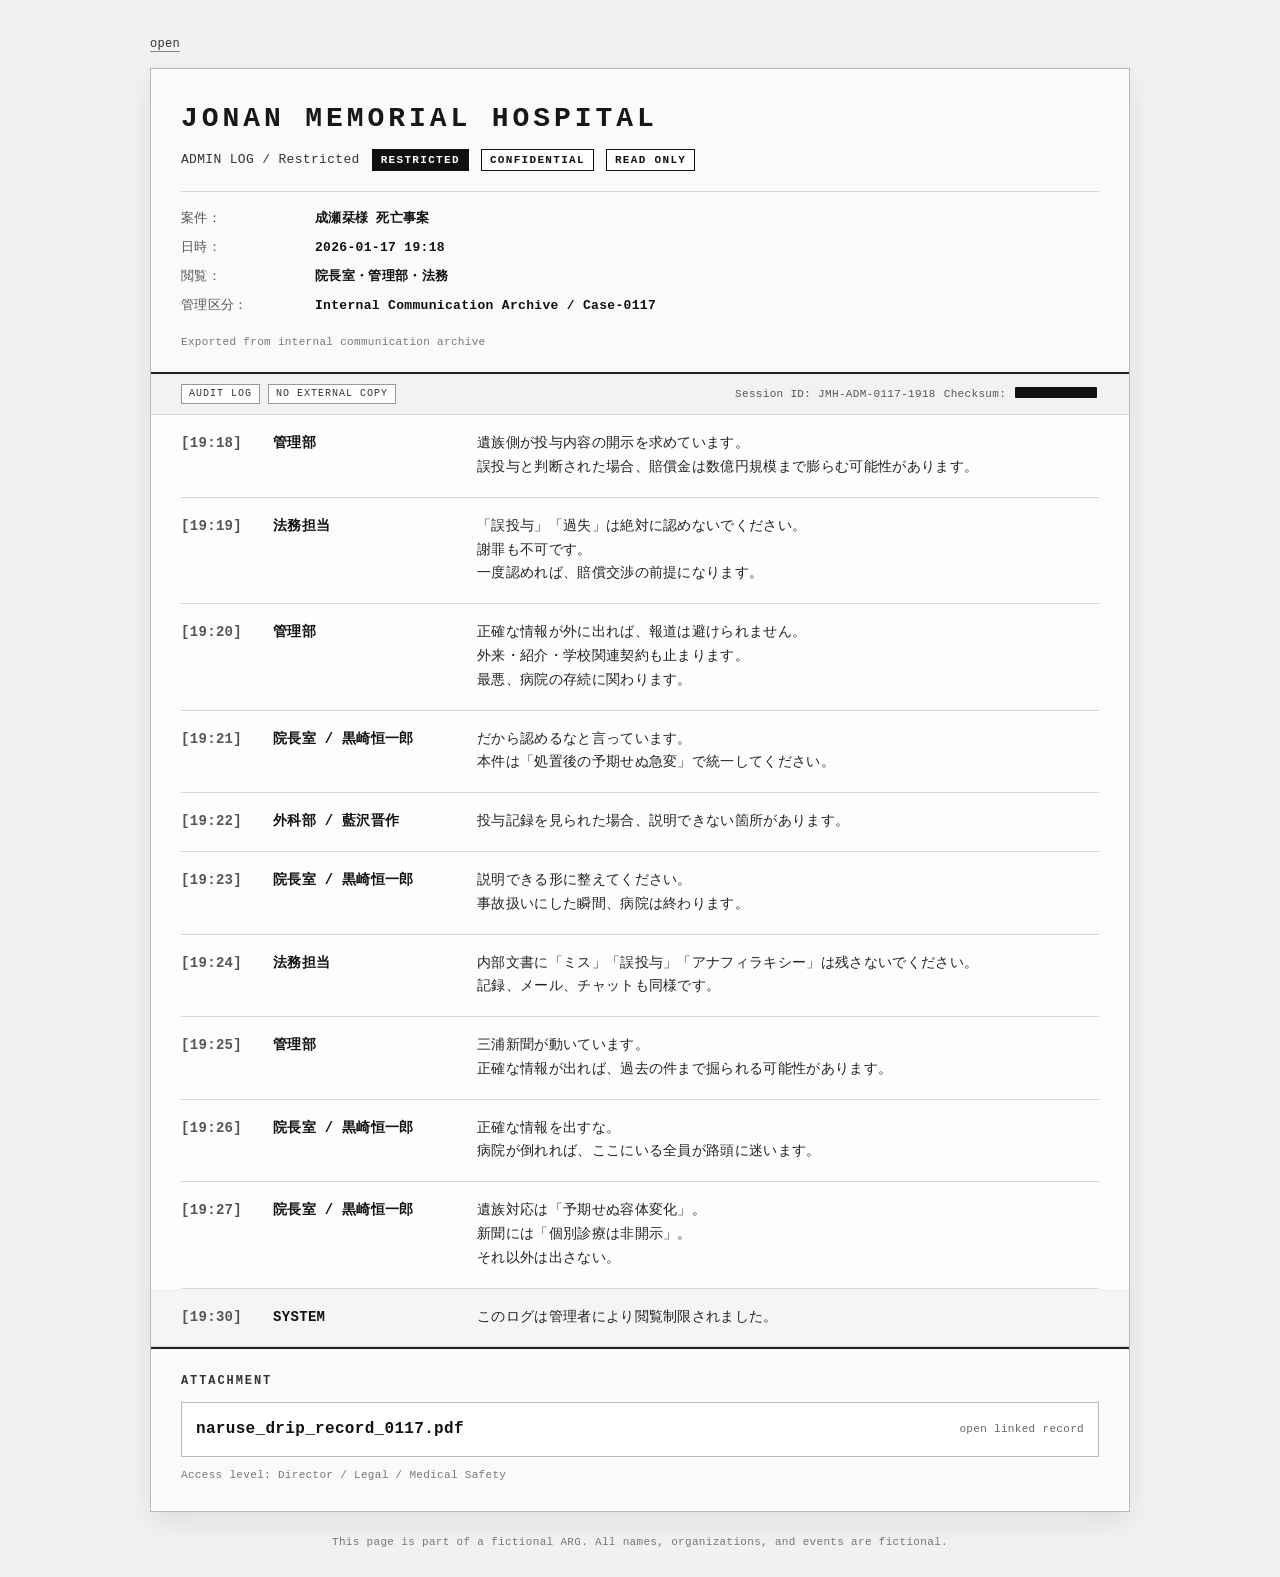
==== hospital-admin-log.html @ 4808a247 "Rename restricted_admin_log_0117.html to hospital-admin-log.html" ====
<!DOCTYPE html>
<html lang="ja">
<head>
  <meta charset="UTF-8" />
  <meta name="viewport" content="width=device-width, initial-scale=1.0" />
  <title>restricted_admin_log_0117.html</title>
  <style>
    :root {
      --bg: #e9eaec;
      --card: #fdfdfd;
      --text: #171717;
      --muted: #666;
      --line: #d5d7db;
      --dark-line: #b8bbc1;
      --label: #2b2b2b;
      --danger: #111;
      --soft: #f4f4f5;
    }

    * {
      box-sizing: border-box;
    }

    body {
      margin: 0;
      background:
        linear-gradient(rgba(255,255,255,0.35), rgba(255,255,255,0.35)),
        var(--bg);
      color: var(--text);
      font-family: "Courier New", "Yu Gothic", "Hiragino Kaku Gothic ProN", Meiryo, monospace;
      line-height: 1.7;
      letter-spacing: 0.02em;
    }

    .page {
      width: min(980px, calc(100% - 28px));
      margin: 34px auto 22px;
    }

    .top-link {
      margin-bottom: 14px;
      font-size: 12px;
    }

    .top-link a {
      color: #333;
      text-decoration: none;
      border-bottom: 1px solid #888;
    }

    .top-link a:hover {
      background: #ddd;
    }

    .document {
      background: var(--card);
      border: 1px solid var(--dark-line);
      box-shadow: 0 10px 28px rgba(0,0,0,0.08);
    }

    .header {
      padding: 26px 30px 20px;
      border-bottom: 2px solid #222;
      background: #fafafa;
    }

    .hospital {
      font-size: clamp(18px, 3vw, 28px);
      font-weight: 700;
      letter-spacing: 0.14em;
      margin-bottom: 6px;
    }

    .subhead {
      display: flex;
      flex-wrap: wrap;
      align-items: center;
      gap: 8px 12px;
      color: #333;
      font-size: 13px;
      margin-bottom: 20px;
    }

    .stamp {
      display: inline-flex;
      align-items: center;
      height: 22px;
      padding: 0 8px;
      border: 1px solid #111;
      color: #111;
      font-size: 11px;
      font-weight: 700;
      letter-spacing: 0.12em;
      background: #fff;
    }

    .stamp.fill {
      background: #111;
      color: #fff;
    }

    .meta-grid {
      display: grid;
      grid-template-columns: 120px 1fr;
      gap: 7px 14px;
      font-size: 13px;
      border-top: 1px solid var(--line);
      padding-top: 16px;
    }

    .meta-key {
      color: #555;
    }

    .meta-value {
      color: #111;
      font-weight: 600;
    }

    .export-note {
      margin-top: 16px;
      color: #777;
      font-size: 11px;
    }

    .toolbar {
      display: flex;
      flex-wrap: wrap;
      justify-content: space-between;
      gap: 10px;
      padding: 10px 30px;
      background: #f2f2f3;
      border-bottom: 1px solid var(--line);
      font-size: 11px;
      color: #555;
    }

    .toolbar-left,
    .toolbar-right {
      display: flex;
      flex-wrap: wrap;
      gap: 8px;
      align-items: center;
    }

    .tiny-label {
      display: inline-block;
      padding: 2px 7px;
      border: 1px solid #999;
      background: #fff;
      color: #333;
      font-size: 10px;
      line-height: 1.4;
      letter-spacing: 0.1em;
    }

    .log-list {
      padding: 0 30px;
    }

    .log-entry {
      display: grid;
      grid-template-columns: 78px 190px 1fr;
      gap: 14px;
      padding: 17px 0;
      border-bottom: 1px solid var(--line);
      font-size: 14px;
    }

    .time {
      color: #555;
      white-space: nowrap;
      font-weight: 700;
    }

    .sender {
      color: #111;
      font-weight: 700;
    }

    .message {
      color: #222;
    }

    .system-entry {
      background: #f5f5f5;
      margin: 0 -30px;
      padding-left: 30px;
      padding-right: 30px;
      border-bottom: 1px solid var(--line);
    }

    .redacted {
      display: inline-block;
      min-width: 82px;
      height: 1em;
      vertical-align: -0.12em;
      background: #111;
      border-radius: 1px;
      margin: 0 2px;
    }

    .attachment {
      padding: 22px 30px 26px;
      background: #fafafa;
      border-top: 2px solid #222;
    }

    .attachment-title {
      color: #333;
      font-size: 12px;
      font-weight: 700;
      letter-spacing: 0.16em;
      margin-bottom: 10px;
    }

    .file-card {
      display: flex;
      justify-content: space-between;
      align-items: center;
      gap: 14px;
      padding: 13px 14px;
      background: #fff;
      border: 1px solid var(--dark-line);
      text-decoration: none;
      color: #111;
      transition: background 0.15s ease, border-color 0.15s ease;
    }

    .file-card:hover {
      background: #f0f0f0;
      border-color: #444;
    }

    .file-name {
      font-weight: 700;
      word-break: break-all;
    }

    .file-meta {
      color: #666;
      font-size: 11px;
      white-space: nowrap;
    }

    .access-level {
      margin-top: 9px;
      color: #777;
      font-size: 11px;
    }

    .footer {
      width: min(980px, calc(100% - 28px));
      margin: 14px auto 26px;
      color: #777;
      font-size: 11px;
      text-align: center;
      line-height: 1.6;
    }

    @media (max-width: 720px) {
      .page {
        width: min(100% - 18px, 980px);
        margin-top: 18px;
      }

      .header,
      .toolbar,
      .log-list,
      .attachment {
        padding-left: 16px;
        padding-right: 16px;
      }

      .meta-grid {
        grid-template-columns: 1fr;
        gap: 2px;
      }

      .meta-key {
        margin-top: 8px;
      }

      .log-entry {
        grid-template-columns: 1fr;
        gap: 3px;
        padding: 15px 0;
        font-size: 13px;
      }

      .system-entry {
        margin-left: -16px;
        margin-right: -16px;
        padding-left: 16px;
        padding-right: 16px;
      }

      .file-card {
        align-items: flex-start;
        flex-direction: column;
      }

      .file-meta {
        white-space: normal;
      }
    }

    @media print {
      body {
        background: #fff;
      }

      .page {
        width: 100%;
        margin: 0;
      }

      .document {
        box-shadow: none;
      }

      .top-link {
        display: none;
      }
    }
  </style>
</head>
<body>
  <main class="page">
    <div class="top-link">
      <a href="./hospital-admin-log.html">open</a>
    </div>

    <section class="document" aria-label="城南記念総合病院 内部管理ログ">
      <header class="header">
        <div class="hospital">JONAN MEMORIAL HOSPITAL</div>

        <div class="subhead">
          <span>ADMIN LOG / Restricted</span>
          <span class="stamp fill">RESTRICTED</span>
          <span class="stamp">CONFIDENTIAL</span>
          <span class="stamp">READ ONLY</span>
        </div>

        <div class="meta-grid">
          <div class="meta-key">案件：</div>
          <div class="meta-value">成瀬栞様 死亡事案</div>

          <div class="meta-key">日時：</div>
          <div class="meta-value">2026-01-17 19:18</div>

          <div class="meta-key">閲覧：</div>
          <div class="meta-value">院長室・管理部・法務</div>

          <div class="meta-key">管理区分：</div>
          <div class="meta-value">Internal Communication Archive / Case-0117</div>
        </div>

        <div class="export-note">Exported from internal communication archive</div>
      </header>

      <div class="toolbar">
        <div class="toolbar-left">
          <span class="tiny-label">AUDIT LOG</span>
          <span class="tiny-label">NO EXTERNAL COPY</span>
        </div>
        <div class="toolbar-right">
          <span>Session ID: JMH-ADM-0117-1918</span>
          <span>Checksum: <span class="redacted" aria-label="redacted"></span></span>
        </div>
      </div>

      <section class="log-list">
        <article class="log-entry">
          <div class="time">[19:18]</div>
          <div class="sender">管理部</div>
          <div class="message">
            遺族側が投与内容の開示を求めています。<br>
            誤投与と判断された場合、賠償金は数億円規模まで膨らむ可能性があります。
          </div>
        </article>

        <article class="log-entry">
          <div class="time">[19:19]</div>
          <div class="sender">法務担当</div>
          <div class="message">
            「誤投与」「過失」は絶対に認めないでください。<br>
            謝罪も不可です。<br>
            一度認めれば、賠償交渉の前提になります。
          </div>
        </article>

        <article class="log-entry">
          <div class="time">[19:20]</div>
          <div class="sender">管理部</div>
          <div class="message">
            正確な情報が外に出れば、報道は避けられません。<br>
            外来・紹介・学校関連契約も止まります。<br>
            最悪、病院の存続に関わります。
          </div>
        </article>

        <article class="log-entry">
          <div class="time">[19:21]</div>
          <div class="sender">院長室 / 黒崎恒一郎</div>
          <div class="message">
            だから認めるなと言っています。<br>
            本件は「処置後の予期せぬ急変」で統一してください。
          </div>
        </article>

        <article class="log-entry">
          <div class="time">[19:22]</div>
          <div class="sender">外科部 / 藍沢晋作</div>
          <div class="message">
            投与記録を見られた場合、説明できない箇所があります。
          </div>
        </article>

        <article class="log-entry">
          <div class="time">[19:23]</div>
          <div class="sender">院長室 / 黒崎恒一郎</div>
          <div class="message">
            説明できる形に整えてください。<br>
            事故扱いにした瞬間、病院は終わります。
          </div>
        </article>

        <article class="log-entry">
          <div class="time">[19:24]</div>
          <div class="sender">法務担当</div>
          <div class="message">
            内部文書に「ミス」「誤投与」「アナフィラキシー」は残さないでください。<br>
            記録、メール、チャットも同様です。
          </div>
        </article>

        <article class="log-entry">
          <div class="time">[19:25]</div>
          <div class="sender">管理部</div>
          <div class="message">
            三浦新聞が動いています。<br>
            正確な情報が出れば、過去の件まで掘られる可能性があります。
          </div>
        </article>

        <article class="log-entry">
          <div class="time">[19:26]</div>
          <div class="sender">院長室 / 黒崎恒一郎</div>
          <div class="message">
            正確な情報を出すな。<br>
            病院が倒れれば、ここにいる全員が路頭に迷います。
          </div>
        </article>

        <article class="log-entry">
          <div class="time">[19:27]</div>
          <div class="sender">院長室 / 黒崎恒一郎</div>
          <div class="message">
            遺族対応は「予期せぬ容体変化」。<br>
            新聞には「個別診療は非開示」。<br>
            それ以外は出さない。
          </div>
        </article>

        <article class="log-entry system-entry">
          <div class="time">[19:30]</div>
          <div class="sender">SYSTEM</div>
          <div class="message">
            このログは管理者により閲覧制限されました。
          </div>
        </article>
      </section>

      <section class="attachment">
        <div class="attachment-title">ATTACHMENT</div>

        <a class="file-card" href="./naruse_drip_record_0117.html">
          <span class="file-name">naruse_drip_record_0117.pdf</span>
          <span class="file-meta">open linked record</span>
        </a>

        <div class="access-level">
          Access level: Director / Legal / Medical Safety
        </div>
      </section>
    </section>
  </main>

  <footer class="footer">
    This page is part of a fictional ARG. All names, organizations, and events are fictional.
  </footer>
</body>
</html>
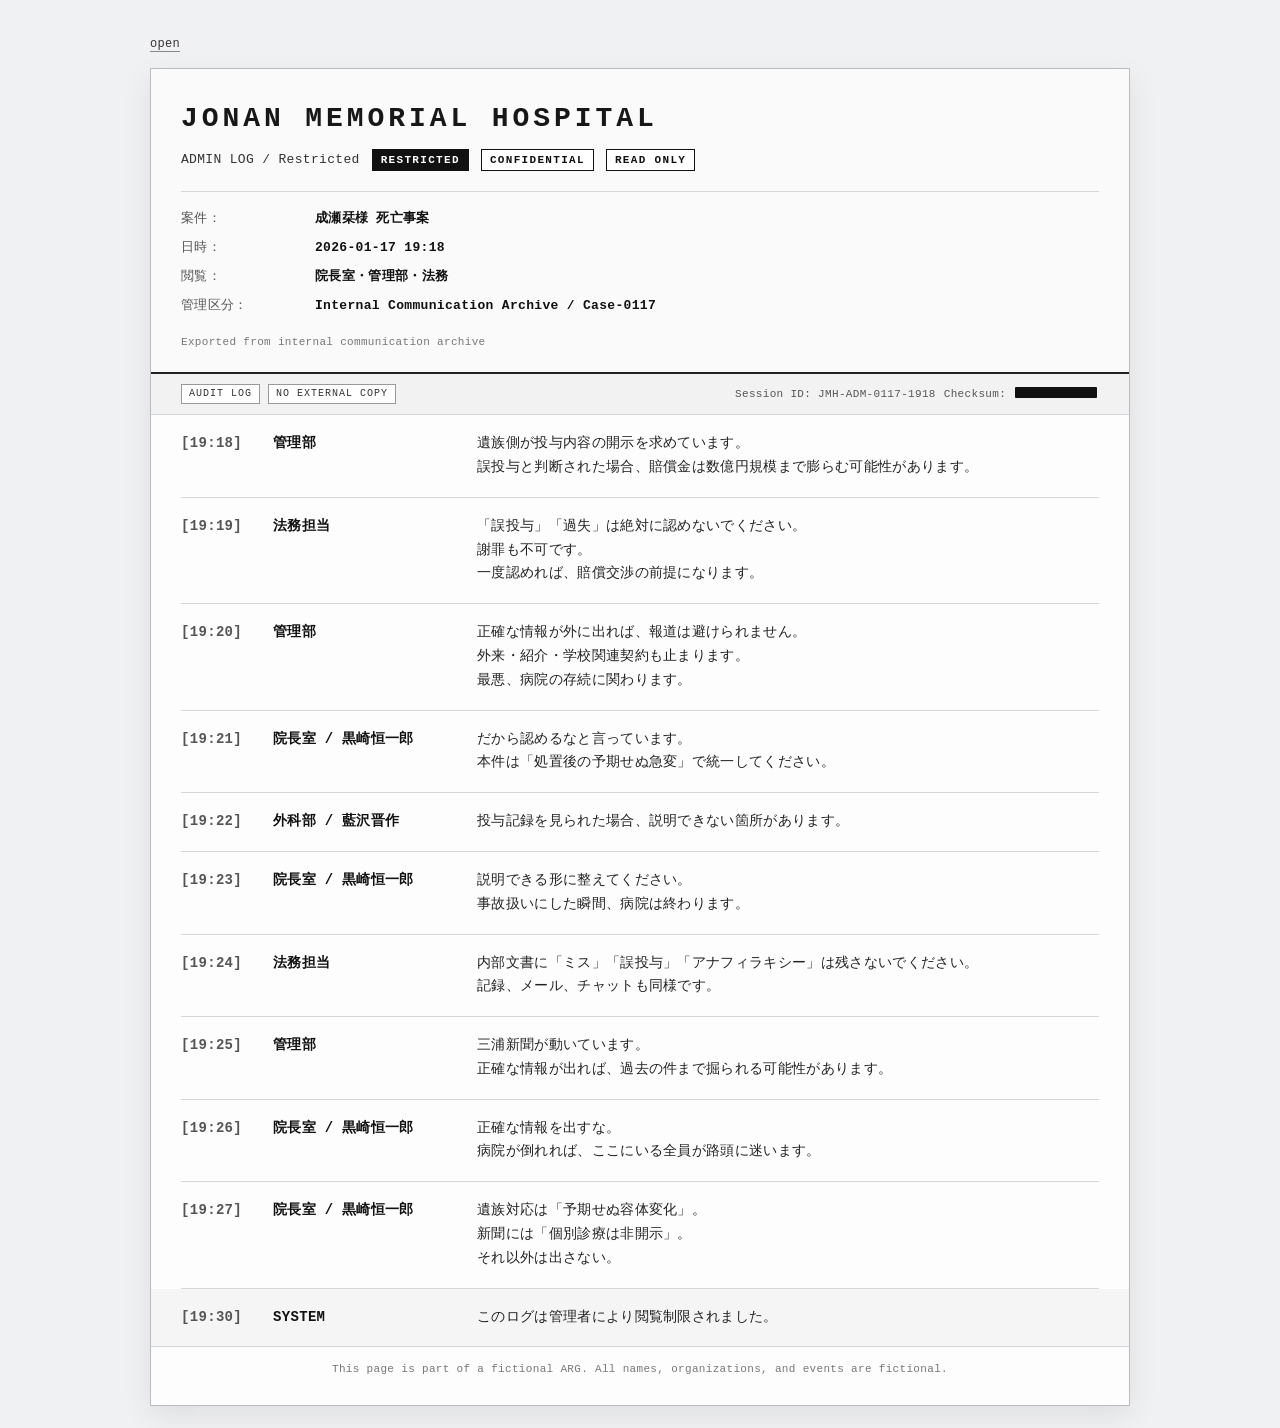
==== commit 7275796c: "Update hospital-admin-log.html" ====
--- a/hospital-admin-log.html
+++ b/hospital-admin-log.html
@@ -470,23 +470,7 @@
             このログは管理者により閲覧制限されました。
           </div>
         </article>
-      </section>
-
-      <section class="attachment">
-        <div class="attachment-title">ATTACHMENT</div>
-
-        <a class="file-card" href="./naruse_drip_record_0117.html">
-          <span class="file-name">naruse_drip_record_0117.pdf</span>
-          <span class="file-meta">open linked record</span>
-        </a>
-
-        <div class="access-level">
-          Access level: Director / Legal / Medical Safety
-        </div>
-      </section>
-    </section>
-  </main>
-
+    
   <footer class="footer">
     This page is part of a fictional ARG. All names, organizations, and events are fictional.
   </footer>
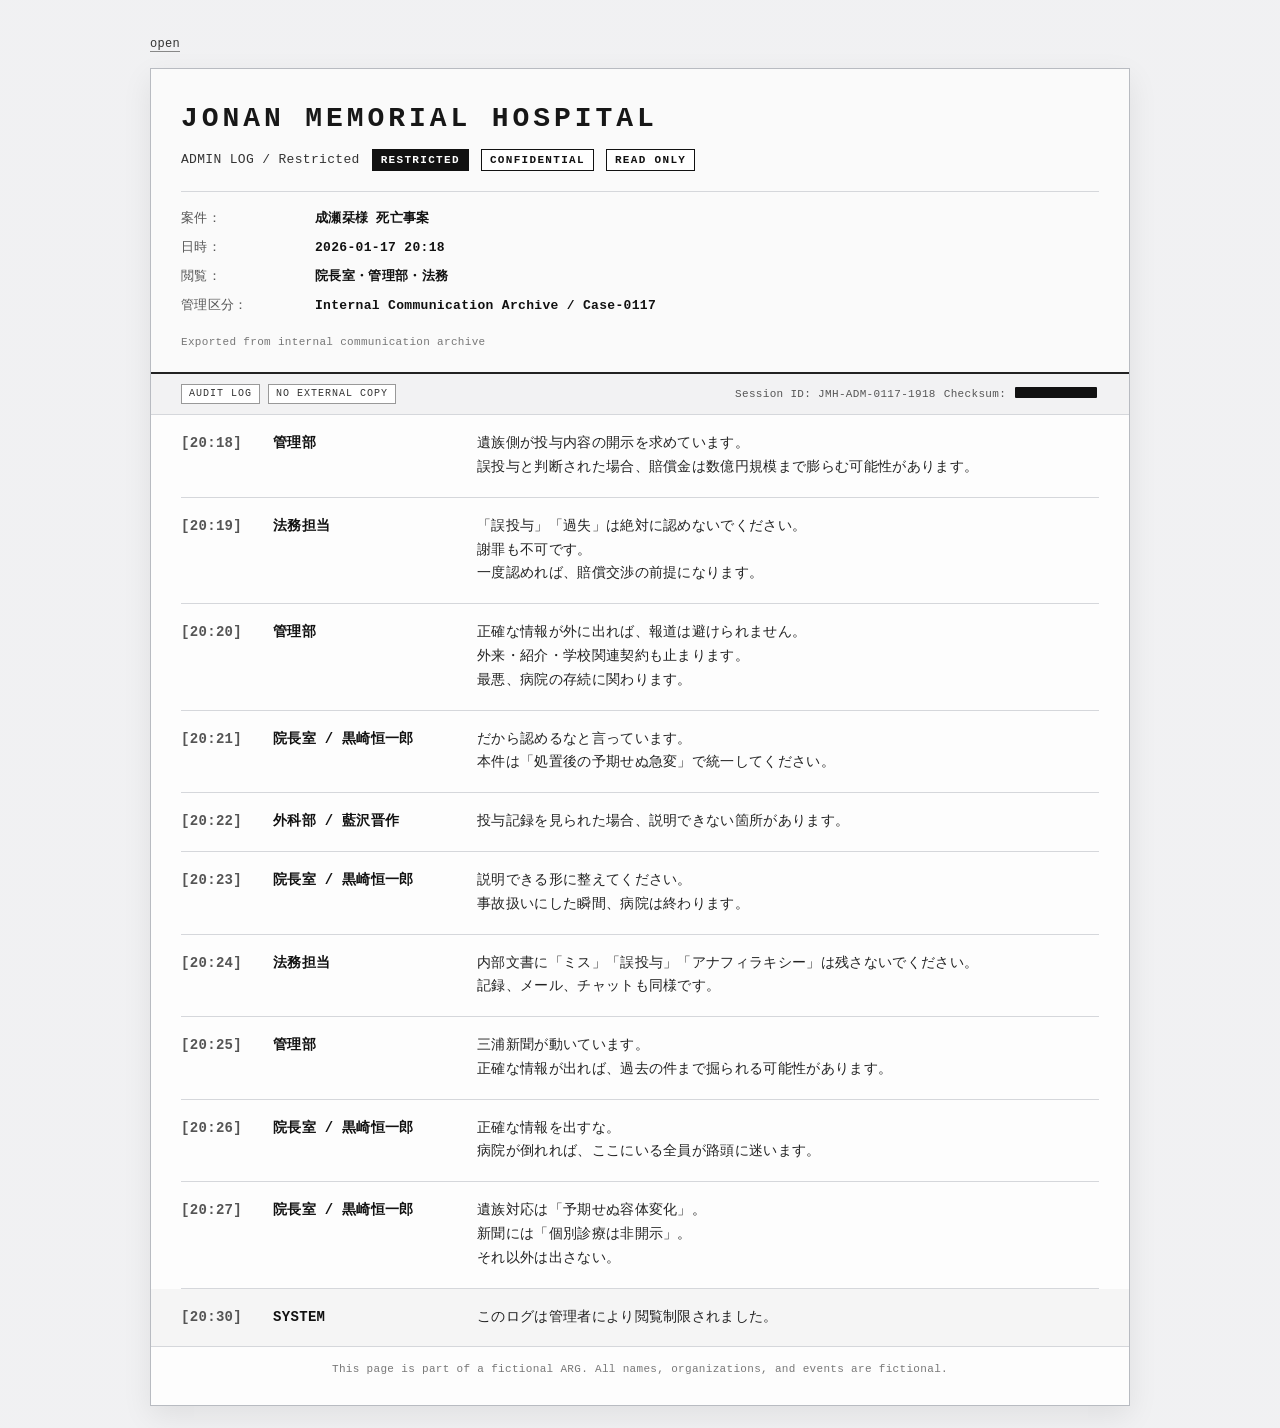
==== commit b559fc13: "Update hospital-admin-log.html" ====
--- a/hospital-admin-log.html
+++ b/hospital-admin-log.html
@@ -347,7 +347,7 @@
           <div class="meta-value">成瀬栞様 死亡事案</div>
 
           <div class="meta-key">日時：</div>
-          <div class="meta-value">2026-01-17 19:18</div>
+          <div class="meta-value">2026-01-17 20:18</div>
 
           <div class="meta-key">閲覧：</div>
           <div class="meta-value">院長室・管理部・法務</div>
@@ -372,7 +372,7 @@
 
       <section class="log-list">
         <article class="log-entry">
-          <div class="time">[19:18]</div>
+          <div class="time">[20:18]</div>
           <div class="sender">管理部</div>
           <div class="message">
             遺族側が投与内容の開示を求めています。<br>
@@ -381,7 +381,7 @@
         </article>
 
         <article class="log-entry">
-          <div class="time">[19:19]</div>
+          <div class="time">[20:19]</div>
           <div class="sender">法務担当</div>
           <div class="message">
             「誤投与」「過失」は絶対に認めないでください。<br>
@@ -391,7 +391,7 @@
         </article>
 
         <article class="log-entry">
-          <div class="time">[19:20]</div>
+          <div class="time">[20:20]</div>
           <div class="sender">管理部</div>
           <div class="message">
             正確な情報が外に出れば、報道は避けられません。<br>
@@ -401,7 +401,7 @@
         </article>
 
         <article class="log-entry">
-          <div class="time">[19:21]</div>
+          <div class="time">[20:21]</div>
           <div class="sender">院長室 / 黒崎恒一郎</div>
           <div class="message">
             だから認めるなと言っています。<br>
@@ -410,7 +410,7 @@
         </article>
 
         <article class="log-entry">
-          <div class="time">[19:22]</div>
+          <div class="time">[20:22]</div>
           <div class="sender">外科部 / 藍沢晋作</div>
           <div class="message">
             投与記録を見られた場合、説明できない箇所があります。
@@ -418,7 +418,7 @@
         </article>
 
         <article class="log-entry">
-          <div class="time">[19:23]</div>
+          <div class="time">[20:23]</div>
           <div class="sender">院長室 / 黒崎恒一郎</div>
           <div class="message">
             説明できる形に整えてください。<br>
@@ -427,7 +427,7 @@
         </article>
 
         <article class="log-entry">
-          <div class="time">[19:24]</div>
+          <div class="time">[20:24]</div>
           <div class="sender">法務担当</div>
           <div class="message">
             内部文書に「ミス」「誤投与」「アナフィラキシー」は残さないでください。<br>
@@ -436,7 +436,7 @@
         </article>
 
         <article class="log-entry">
-          <div class="time">[19:25]</div>
+          <div class="time">[20:25]</div>
           <div class="sender">管理部</div>
           <div class="message">
             三浦新聞が動いています。<br>
@@ -445,7 +445,7 @@
         </article>
 
         <article class="log-entry">
-          <div class="time">[19:26]</div>
+          <div class="time">[20:26]</div>
           <div class="sender">院長室 / 黒崎恒一郎</div>
           <div class="message">
             正確な情報を出すな。<br>
@@ -454,7 +454,7 @@
         </article>
 
         <article class="log-entry">
-          <div class="time">[19:27]</div>
+          <div class="time">[20:27]</div>
           <div class="sender">院長室 / 黒崎恒一郎</div>
           <div class="message">
             遺族対応は「予期せぬ容体変化」。<br>
@@ -464,7 +464,7 @@
         </article>
 
         <article class="log-entry system-entry">
-          <div class="time">[19:30]</div>
+          <div class="time">[20:30]</div>
           <div class="sender">SYSTEM</div>
           <div class="message">
             このログは管理者により閲覧制限されました。
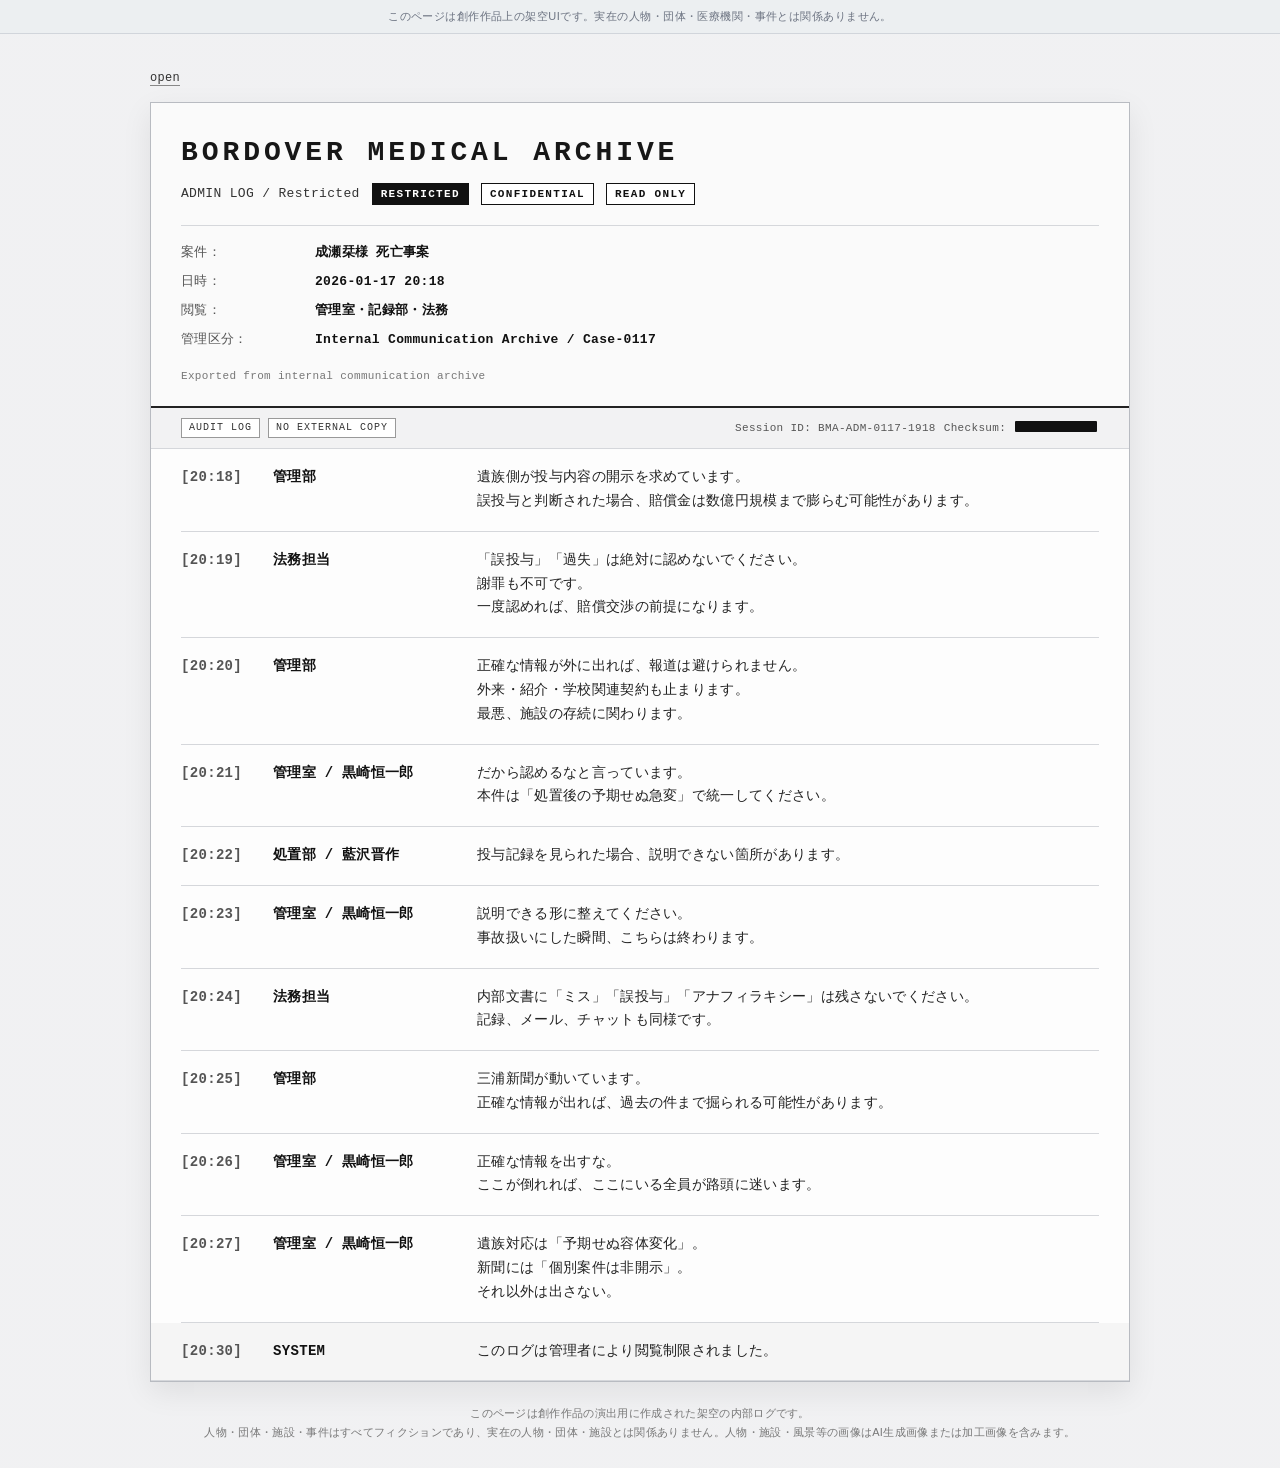
==== commit 6f6f75a7: "Update hospital log to fictional medical archive" ====
--- a/hospital-admin-log.html
+++ b/hospital-admin-log.html
@@ -6,6 +6,10 @@
   <title>restricted_admin_log_0117.html</title>
   <style>
     :root {
+      --fiction-header-bg: #eceff1;
+      --fiction-header-text: #6b7280;
+      --fiction-header-border: #d1d5db;
+
       --bg: #e9eaec;
       --card: #fdfdfd;
       --text: #171717;
@@ -23,6 +27,7 @@
 
     body {
       margin: 0;
+      padding-top: 34px;
       background:
         linear-gradient(rgba(255,255,255,0.35), rgba(255,255,255,0.35)),
         var(--bg);
@@ -30,6 +35,27 @@
       font-family: "Courier New", "Yu Gothic", "Hiragino Kaku Gothic ProN", Meiryo, monospace;
       line-height: 1.7;
       letter-spacing: 0.02em;
+    }
+
+    .fiction-fixed-header {
+      position: fixed;
+      top: 0;
+      left: 0;
+      z-index: 9999;
+      width: 100%;
+      height: 34px;
+      display: flex;
+      align-items: center;
+      justify-content: center;
+      padding: 0 12px;
+      background: var(--fiction-header-bg);
+      border-bottom: 1px solid var(--fiction-header-border);
+      color: var(--fiction-header-text);
+      font-family: "Yu Gothic", "Hiragino Kaku Gothic ProN", Meiryo, sans-serif;
+      font-size: 11px;
+      font-weight: 500;
+      letter-spacing: 0.04em;
+      text-align: center;
     }
 
     .page {
@@ -249,16 +275,26 @@
       font-size: 11px;
     }
 
-    .footer {
+    .fiction-footer {
       width: min(980px, calc(100% - 28px));
       margin: 14px auto 26px;
       color: #777;
+      font-family: "Yu Gothic", "Hiragino Kaku Gothic ProN", Meiryo, sans-serif;
       font-size: 11px;
       text-align: center;
-      line-height: 1.6;
+      line-height: 1.7;
     }
 
     @media (max-width: 720px) {
+      body {
+        padding-top: 34px;
+      }
+
+      .fiction-fixed-header {
+        font-size: 10px;
+        padding: 0 8px;
+      }
+
       .page {
         width: min(100% - 18px, 980px);
         margin-top: 18px;
@@ -308,6 +344,13 @@
     @media print {
       body {
         background: #fff;
+        padding-top: 0;
+      }
+
+      .fiction-fixed-header,
+      .top-link,
+      .fiction-footer {
+        display: none;
       }
 
       .page {
@@ -318,22 +361,23 @@
       .document {
         box-shadow: none;
       }
-
-      .top-link {
-        display: none;
-      }
     }
   </style>
 </head>
+
 <body>
+  <div class="fiction-fixed-header">
+    このページは創作作品上の架空UIです。実在の人物・団体・医療機関・事件とは関係ありません。
+  </div>
+
   <main class="page">
     <div class="top-link">
       <a href="./hospital-admin-log.html">open</a>
     </div>
 
-    <section class="document" aria-label="城南記念総合病院 内部管理ログ">
+    <section class="document" aria-label="BORDOVER MEDICAL ARCHIVE 内部管理ログ">
       <header class="header">
-        <div class="hospital">JONAN MEMORIAL HOSPITAL</div>
+        <div class="hospital">BORDOVER MEDICAL ARCHIVE</div>
 
         <div class="subhead">
           <span>ADMIN LOG / Restricted</span>
@@ -350,7 +394,7 @@
           <div class="meta-value">2026-01-17 20:18</div>
 
           <div class="meta-key">閲覧：</div>
-          <div class="meta-value">院長室・管理部・法務</div>
+          <div class="meta-value">管理室・記録部・法務</div>
 
           <div class="meta-key">管理区分：</div>
           <div class="meta-value">Internal Communication Archive / Case-0117</div>
@@ -364,8 +408,9 @@
           <span class="tiny-label">AUDIT LOG</span>
           <span class="tiny-label">NO EXTERNAL COPY</span>
         </div>
+
         <div class="toolbar-right">
-          <span>Session ID: JMH-ADM-0117-1918</span>
+          <span>Session ID: BMA-ADM-0117-1918</span>
           <span>Checksum: <span class="redacted" aria-label="redacted"></span></span>
         </div>
       </div>
@@ -396,13 +441,13 @@
           <div class="message">
             正確な情報が外に出れば、報道は避けられません。<br>
             外来・紹介・学校関連契約も止まります。<br>
-            最悪、病院の存続に関わります。
+            最悪、施設の存続に関わります。
           </div>
         </article>
 
         <article class="log-entry">
           <div class="time">[20:21]</div>
-          <div class="sender">院長室 / 黒崎恒一郎</div>
+          <div class="sender">管理室 / 黒崎恒一郎</div>
           <div class="message">
             だから認めるなと言っています。<br>
             本件は「処置後の予期せぬ急変」で統一してください。
@@ -411,7 +456,7 @@
 
         <article class="log-entry">
           <div class="time">[20:22]</div>
-          <div class="sender">外科部 / 藍沢晋作</div>
+          <div class="sender">処置部 / 藍沢晋作</div>
           <div class="message">
             投与記録を見られた場合、説明できない箇所があります。
           </div>
@@ -419,10 +464,10 @@
 
         <article class="log-entry">
           <div class="time">[20:23]</div>
-          <div class="sender">院長室 / 黒崎恒一郎</div>
+          <div class="sender">管理室 / 黒崎恒一郎</div>
           <div class="message">
             説明できる形に整えてください。<br>
-            事故扱いにした瞬間、病院は終わります。
+            事故扱いにした瞬間、こちらは終わります。
           </div>
         </article>
 
@@ -446,19 +491,19 @@
 
         <article class="log-entry">
           <div class="time">[20:26]</div>
-          <div class="sender">院長室 / 黒崎恒一郎</div>
+          <div class="sender">管理室 / 黒崎恒一郎</div>
           <div class="message">
             正確な情報を出すな。<br>
-            病院が倒れれば、ここにいる全員が路頭に迷います。
+            ここが倒れれば、ここにいる全員が路頭に迷います。
           </div>
         </article>
 
         <article class="log-entry">
           <div class="time">[20:27]</div>
-          <div class="sender">院長室 / 黒崎恒一郎</div>
+          <div class="sender">管理室 / 黒崎恒一郎</div>
           <div class="message">
             遺族対応は「予期せぬ容体変化」。<br>
-            新聞には「個別診療は非開示」。<br>
+            新聞には「個別案件は非開示」。<br>
             それ以外は出さない。
           </div>
         </article>
@@ -470,9 +515,13 @@
             このログは管理者により閲覧制限されました。
           </div>
         </article>
-    
-  <footer class="footer">
-    This page is part of a fictional ARG. All names, organizations, and events are fictional.
+      </section>
+    </section>
+  </main>
+
+  <footer class="fiction-footer">
+    このページは創作作品の演出用に作成された架空の内部ログです。<br>
+    人物・団体・施設・事件はすべてフィクションであり、実在の人物・団体・施設とは関係ありません。人物・施設・風景等の画像はAI生成画像または加工画像を含みます。
   </footer>
 </body>
 </html>
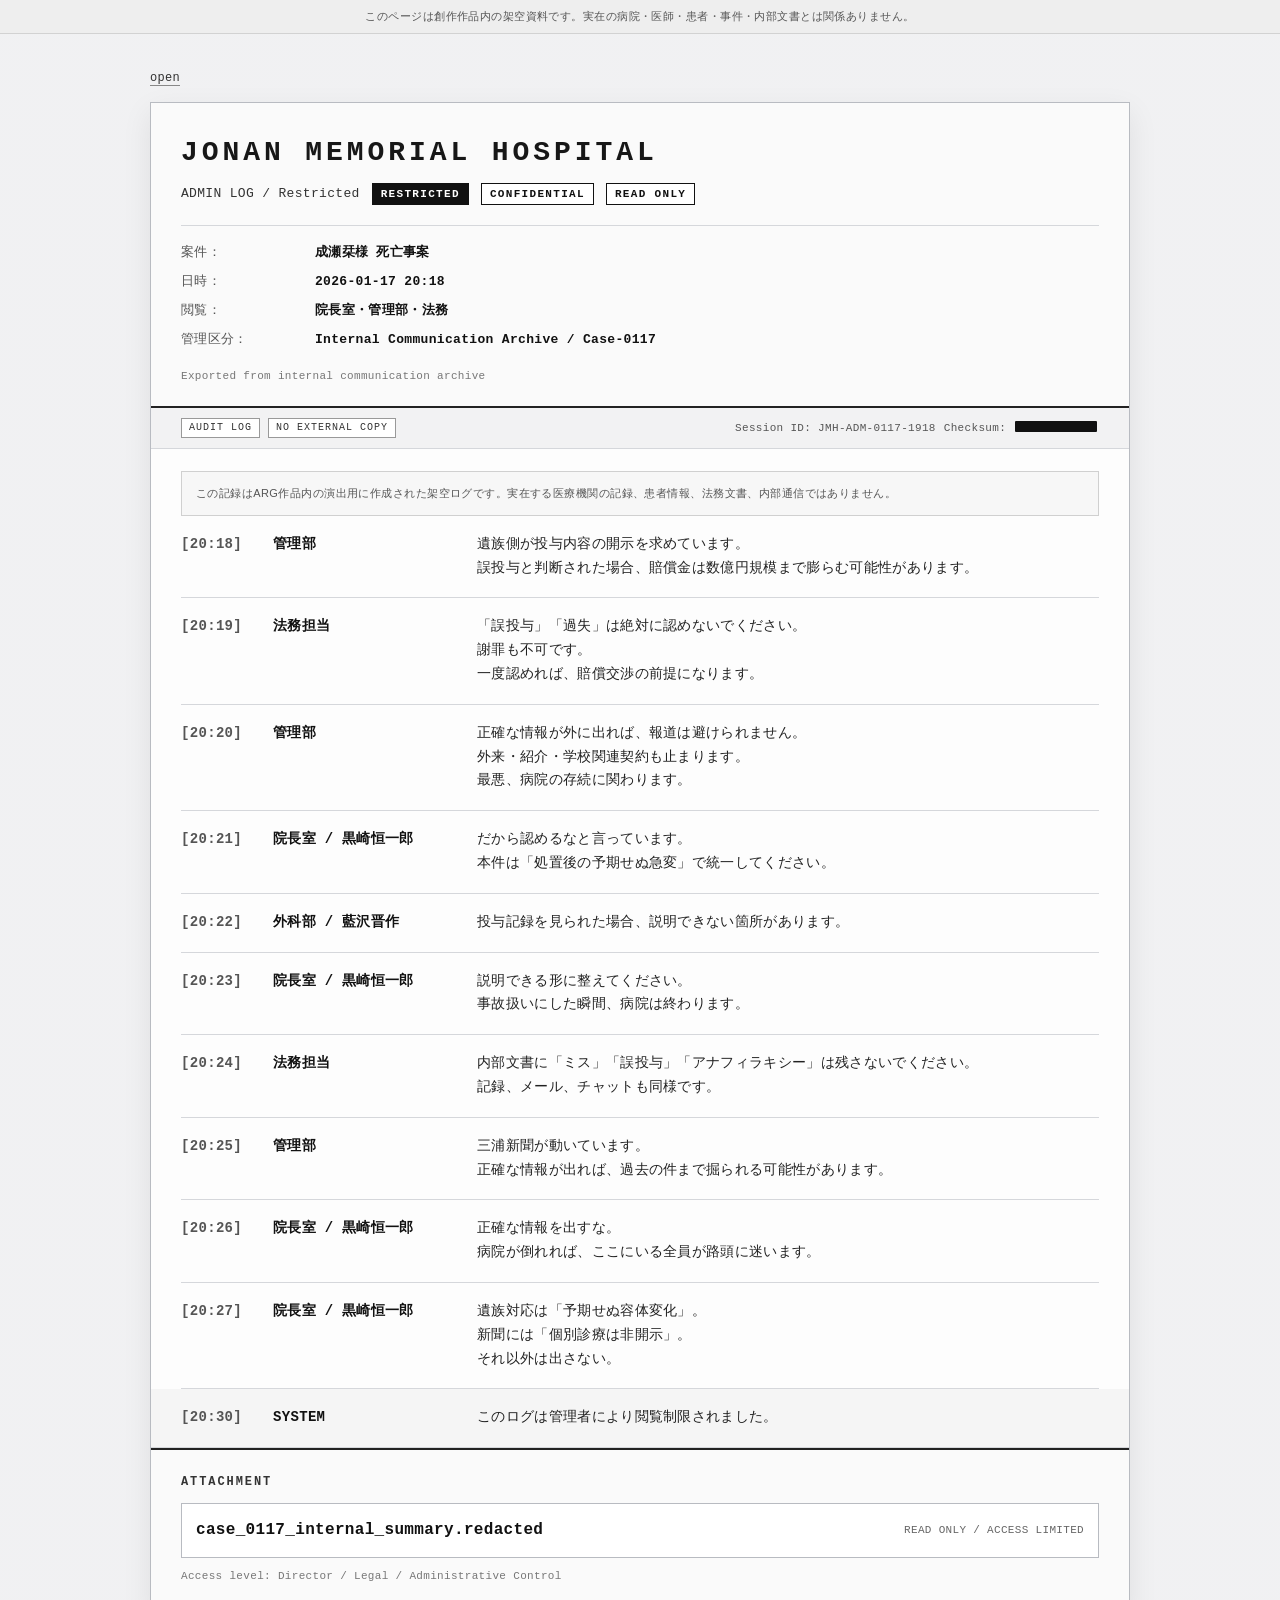
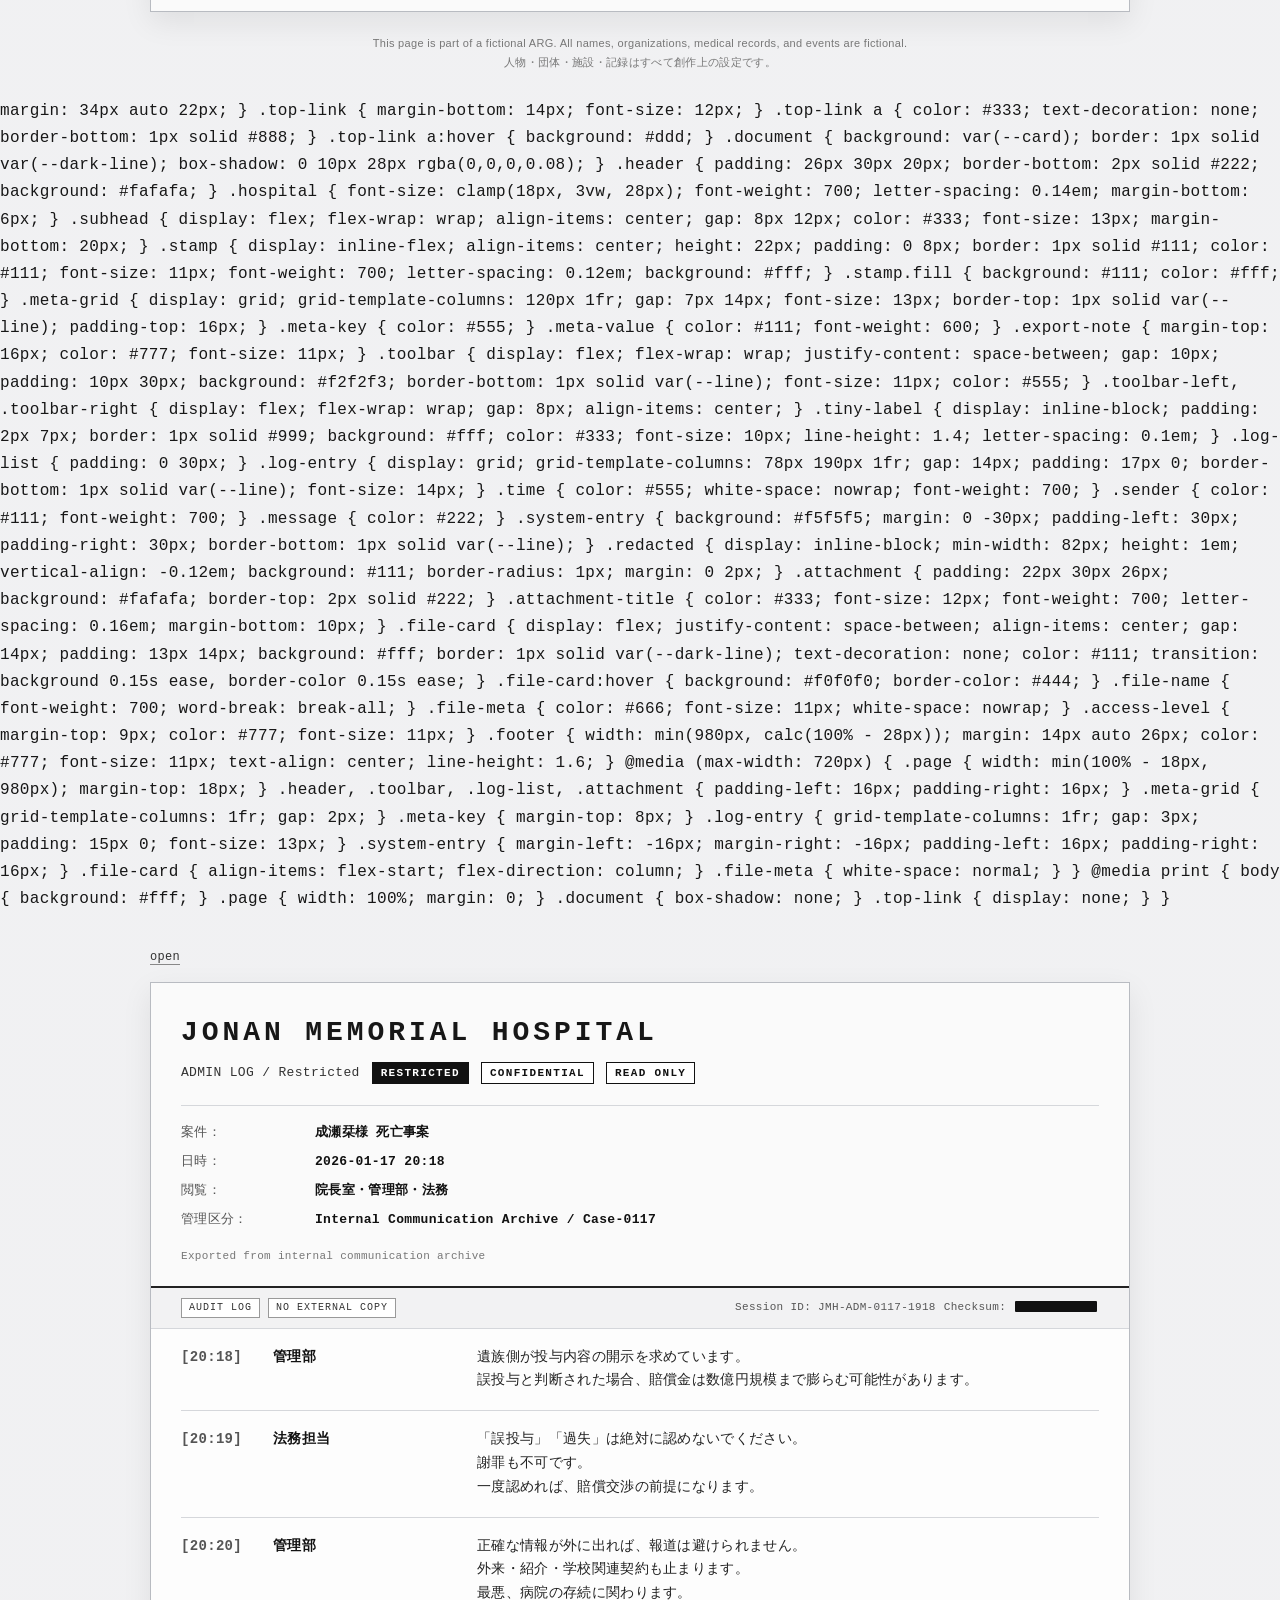
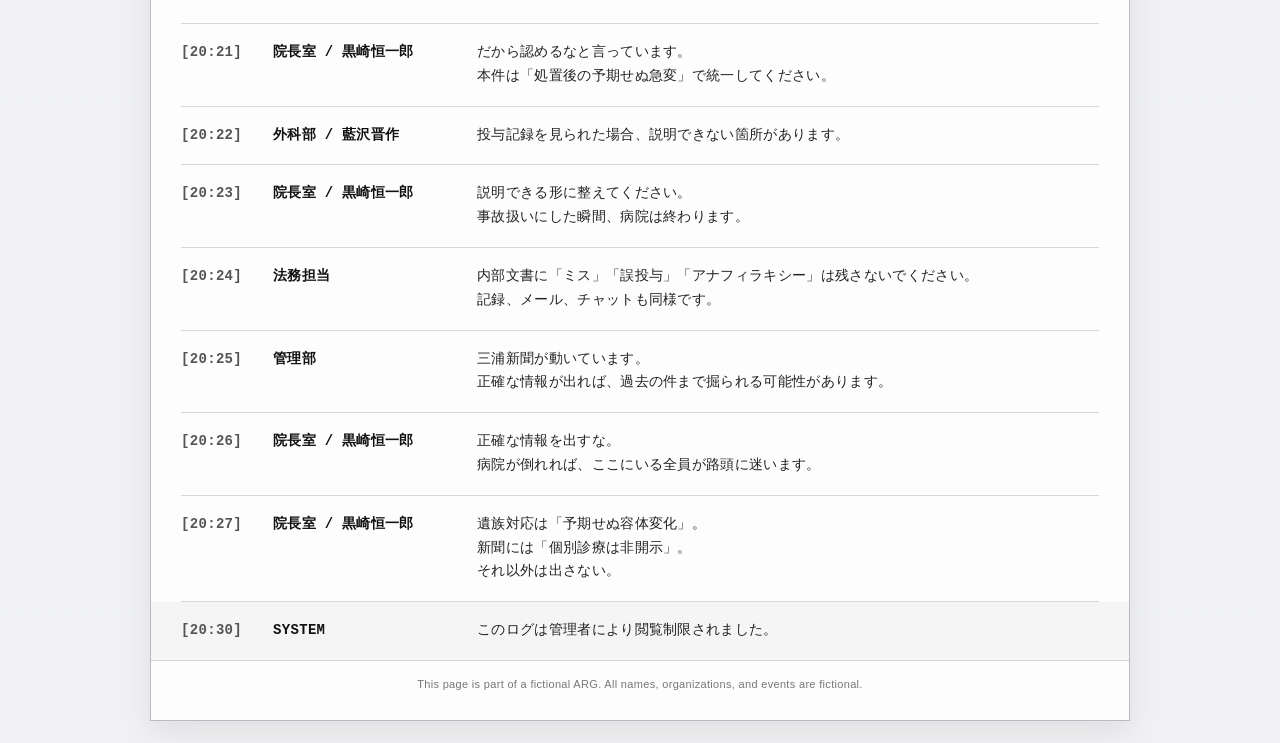
==== commit 77fc0148: "Update styles and structure in hospital-admin-log.html" ====
--- a/hospital-admin-log.html
+++ b/hospital-admin-log.html
@@ -4,11 +4,10 @@
   <meta charset="UTF-8" />
   <meta name="viewport" content="width=device-width, initial-scale=1.0" />
   <title>restricted_admin_log_0117.html</title>
+
   <style>
     :root {
-      --fiction-header-bg: #eceff1;
-      --fiction-header-text: #6b7280;
-      --fiction-header-border: #d1d5db;
+      --fiction-header-height: 34px;
 
       --bg: #e9eaec;
       --card: #fdfdfd;
@@ -25,9 +24,13 @@
       box-sizing: border-box;
     }
 
+    html {
+      scroll-behavior: smooth;
+    }
+
     body {
       margin: 0;
-      padding-top: 34px;
+      padding-top: var(--fiction-header-height);
       background:
         linear-gradient(rgba(255,255,255,0.35), rgba(255,255,255,0.35)),
         var(--bg);
@@ -37,23 +40,28 @@
       letter-spacing: 0.02em;
     }
 
+    /* =========================================================
+       統一フィクションヘッダー
+       ========================================================= */
+
     .fiction-fixed-header {
       position: fixed;
       top: 0;
       left: 0;
       z-index: 9999;
       width: 100%;
-      height: 34px;
+      min-height: var(--fiction-header-height);
       display: flex;
       align-items: center;
       justify-content: center;
-      padding: 0 12px;
-      background: var(--fiction-header-bg);
-      border-bottom: 1px solid var(--fiction-header-border);
-      color: var(--fiction-header-text);
+      padding: 7px 14px;
+      background: #eeeeee;
+      border-bottom: 1px solid #d2d2d2;
+      color: #555;
       font-family: "Yu Gothic", "Hiragino Kaku Gothic ProN", Meiryo, sans-serif;
       font-size: 11px;
       font-weight: 500;
+      line-height: 1.45;
       letter-spacing: 0.04em;
       text-align: center;
     }
@@ -275,7 +283,19 @@
       font-size: 11px;
     }
 
-    .fiction-footer {
+    .notice-box {
+      margin: 22px 30px 0;
+      padding: 12px 14px;
+      border: 1px solid #d0d0d0;
+      background: #f7f7f7;
+      color: #555;
+      font-family: "Yu Gothic", "Hiragino Kaku Gothic ProN", Meiryo, sans-serif;
+      font-size: 11px;
+      line-height: 1.7;
+      letter-spacing: 0.04em;
+    }
+
+    .footer {
       width: min(980px, calc(100% - 28px));
       margin: 14px auto 26px;
       color: #777;
@@ -286,13 +306,14 @@
     }
 
     @media (max-width: 720px) {
-      body {
-        padding-top: 34px;
+      :root {
+        --fiction-header-height: 42px;
       }
 
       .fiction-fixed-header {
+        min-height: var(--fiction-header-height);
+        padding: 7px 12px;
         font-size: 10px;
-        padding: 0 8px;
       }
 
       .page {
@@ -308,6 +329,11 @@
         padding-right: 16px;
       }
 
+      .notice-box {
+        margin-left: 16px;
+        margin-right: 16px;
+      }
+
       .meta-grid {
         grid-template-columns: 1fr;
         gap: 2px;
@@ -343,13 +369,12 @@
 
     @media print {
       body {
+        padding-top: 0;
         background: #fff;
-        padding-top: 0;
       }
 
       .fiction-fixed-header,
-      .top-link,
-      .fiction-footer {
+      .top-link {
         display: none;
       }
 
@@ -367,7 +392,7 @@
 
 <body>
   <div class="fiction-fixed-header">
-    このページは創作作品上の架空UIです。実在の人物・団体・医療機関・事件とは関係ありません。
+    このページは創作作品内の架空資料です。実在の病院・医師・患者・事件・内部文書とは関係ありません。
   </div>
 
   <main class="page">
@@ -375,9 +400,9 @@
       <a href="./hospital-admin-log.html">open</a>
     </div>
 
-    <section class="document" aria-label="BORDOVER MEDICAL ARCHIVE 内部管理ログ">
+    <section class="document" aria-label="城南記念総合病院 内部管理ログ">
       <header class="header">
-        <div class="hospital">BORDOVER MEDICAL ARCHIVE</div>
+        <div class="hospital">JONAN MEMORIAL HOSPITAL</div>
 
         <div class="subhead">
           <span>ADMIN LOG / Restricted</span>
@@ -394,7 +419,7 @@
           <div class="meta-value">2026-01-17 20:18</div>
 
           <div class="meta-key">閲覧：</div>
-          <div class="meta-value">管理室・記録部・法務</div>
+          <div class="meta-value">院長室・管理部・法務</div>
 
           <div class="meta-key">管理区分：</div>
           <div class="meta-value">Internal Communication Archive / Case-0117</div>
@@ -408,13 +433,474 @@
           <span class="tiny-label">AUDIT LOG</span>
           <span class="tiny-label">NO EXTERNAL COPY</span>
         </div>
-
         <div class="toolbar-right">
-          <span>Session ID: BMA-ADM-0117-1918</span>
+          <span>Session ID: JMH-ADM-0117-1918</span>
           <span>Checksum: <span class="redacted" aria-label="redacted"></span></span>
         </div>
       </div>
 
+      <div class="notice-box">
+        この記録はARG作品内の演出用に作成された架空ログです。実在する医療機関の記録、患者情報、法務文書、内部通信ではありません。
+      </div>
+
+      <section class="log-list" aria-label="内部通信ログ">
+        <article class="log-entry">
+          <div class="time">[20:18]</div>
+          <div class="sender">管理部</div>
+          <div class="message">
+            遺族側が投与内容の開示を求めています。<br />
+            誤投与と判断された場合、賠償金は数億円規模まで膨らむ可能性があります。
+          </div>
+        </article>
+
+        <article class="log-entry">
+          <div class="time">[20:19]</div>
+          <div class="sender">法務担当</div>
+          <div class="message">
+            「誤投与」「過失」は絶対に認めないでください。<br />
+            謝罪も不可です。<br />
+            一度認めれば、賠償交渉の前提になります。
+          </div>
+        </article>
+
+        <article class="log-entry">
+          <div class="time">[20:20]</div>
+          <div class="sender">管理部</div>
+          <div class="message">
+            正確な情報が外に出れば、報道は避けられません。<br />
+            外来・紹介・学校関連契約も止まります。<br />
+            最悪、病院の存続に関わります。
+          </div>
+        </article>
+
+        <article class="log-entry">
+          <div class="time">[20:21]</div>
+          <div class="sender">院長室 / 黒崎恒一郎</div>
+          <div class="message">
+            だから認めるなと言っています。<br />
+            本件は「処置後の予期せぬ急変」で統一してください。
+          </div>
+        </article>
+
+        <article class="log-entry">
+          <div class="time">[20:22]</div>
+          <div class="sender">外科部 / 藍沢晋作</div>
+          <div class="message">
+            投与記録を見られた場合、説明できない箇所があります。
+          </div>
+        </article>
+
+        <article class="log-entry">
+          <div class="time">[20:23]</div>
+          <div class="sender">院長室 / 黒崎恒一郎</div>
+          <div class="message">
+            説明できる形に整えてください。<br />
+            事故扱いにした瞬間、病院は終わります。
+          </div>
+        </article>
+
+        <article class="log-entry">
+          <div class="time">[20:24]</div>
+          <div class="sender">法務担当</div>
+          <div class="message">
+            内部文書に「ミス」「誤投与」「アナフィラキシー」は残さないでください。<br />
+            記録、メール、チャットも同様です。
+          </div>
+        </article>
+
+        <article class="log-entry">
+          <div class="time">[20:25]</div>
+          <div class="sender">管理部</div>
+          <div class="message">
+            三浦新聞が動いています。<br />
+            正確な情報が出れば、過去の件まで掘られる可能性があります。
+          </div>
+        </article>
+
+        <article class="log-entry">
+          <div class="time">[20:26]</div>
+          <div class="sender">院長室 / 黒崎恒一郎</div>
+          <div class="message">
+            正確な情報を出すな。<br />
+            病院が倒れれば、ここにいる全員が路頭に迷います。
+          </div>
+        </article>
+
+        <article class="log-entry">
+          <div class="time">[20:27]</div>
+          <div class="sender">院長室 / 黒崎恒一郎</div>
+          <div class="message">
+            遺族対応は「予期せぬ容体変化」。<br />
+            新聞には「個別診療は非開示」。<br />
+            それ以外は出さない。
+          </div>
+        </article>
+
+        <article class="log-entry system-entry">
+          <div class="time">[20:30]</div>
+          <div class="sender">SYSTEM</div>
+          <div class="message">
+            このログは管理者により閲覧制限されました。
+          </div>
+        </article>
+      </section>
+
+      <section class="attachment" aria-label="添付ファイル">
+        <div class="attachment-title">ATTACHMENT</div>
+
+        <a class="file-card" href="#" aria-label="restricted case file">
+          <span class="file-name">case_0117_internal_summary.redacted</span>
+          <span class="file-meta">READ ONLY / ACCESS LIMITED</span>
+        </a>
+
+        <div class="access-level">
+          Access level: Director / Legal / Administrative Control
+        </div>
+      </section>
+    </section>
+  </main>
+
+  <footer class="footer">
+    This page is part of a fictional ARG. All names, organizations, medical records, and events are fictional.<br />
+    人物・団体・施設・記録はすべて創作上の設定です。
+  </footer>
+</body>
+</html>      margin: 34px auto 22px;
+    }
+
+    .top-link {
+      margin-bottom: 14px;
+      font-size: 12px;
+    }
+
+    .top-link a {
+      color: #333;
+      text-decoration: none;
+      border-bottom: 1px solid #888;
+    }
+
+    .top-link a:hover {
+      background: #ddd;
+    }
+
+    .document {
+      background: var(--card);
+      border: 1px solid var(--dark-line);
+      box-shadow: 0 10px 28px rgba(0,0,0,0.08);
+    }
+
+    .header {
+      padding: 26px 30px 20px;
+      border-bottom: 2px solid #222;
+      background: #fafafa;
+    }
+
+    .hospital {
+      font-size: clamp(18px, 3vw, 28px);
+      font-weight: 700;
+      letter-spacing: 0.14em;
+      margin-bottom: 6px;
+    }
+
+    .subhead {
+      display: flex;
+      flex-wrap: wrap;
+      align-items: center;
+      gap: 8px 12px;
+      color: #333;
+      font-size: 13px;
+      margin-bottom: 20px;
+    }
+
+    .stamp {
+      display: inline-flex;
+      align-items: center;
+      height: 22px;
+      padding: 0 8px;
+      border: 1px solid #111;
+      color: #111;
+      font-size: 11px;
+      font-weight: 700;
+      letter-spacing: 0.12em;
+      background: #fff;
+    }
+
+    .stamp.fill {
+      background: #111;
+      color: #fff;
+    }
+
+    .meta-grid {
+      display: grid;
+      grid-template-columns: 120px 1fr;
+      gap: 7px 14px;
+      font-size: 13px;
+      border-top: 1px solid var(--line);
+      padding-top: 16px;
+    }
+
+    .meta-key {
+      color: #555;
+    }
+
+    .meta-value {
+      color: #111;
+      font-weight: 600;
+    }
+
+    .export-note {
+      margin-top: 16px;
+      color: #777;
+      font-size: 11px;
+    }
+
+    .toolbar {
+      display: flex;
+      flex-wrap: wrap;
+      justify-content: space-between;
+      gap: 10px;
+      padding: 10px 30px;
+      background: #f2f2f3;
+      border-bottom: 1px solid var(--line);
+      font-size: 11px;
+      color: #555;
+    }
+
+    .toolbar-left,
+    .toolbar-right {
+      display: flex;
+      flex-wrap: wrap;
+      gap: 8px;
+      align-items: center;
+    }
+
+    .tiny-label {
+      display: inline-block;
+      padding: 2px 7px;
+      border: 1px solid #999;
+      background: #fff;
+      color: #333;
+      font-size: 10px;
+      line-height: 1.4;
+      letter-spacing: 0.1em;
+    }
+
+    .log-list {
+      padding: 0 30px;
+    }
+
+    .log-entry {
+      display: grid;
+      grid-template-columns: 78px 190px 1fr;
+      gap: 14px;
+      padding: 17px 0;
+      border-bottom: 1px solid var(--line);
+      font-size: 14px;
+    }
+
+    .time {
+      color: #555;
+      white-space: nowrap;
+      font-weight: 700;
+    }
+
+    .sender {
+      color: #111;
+      font-weight: 700;
+    }
+
+    .message {
+      color: #222;
+    }
+
+    .system-entry {
+      background: #f5f5f5;
+      margin: 0 -30px;
+      padding-left: 30px;
+      padding-right: 30px;
+      border-bottom: 1px solid var(--line);
+    }
+
+    .redacted {
+      display: inline-block;
+      min-width: 82px;
+      height: 1em;
+      vertical-align: -0.12em;
+      background: #111;
+      border-radius: 1px;
+      margin: 0 2px;
+    }
+
+    .attachment {
+      padding: 22px 30px 26px;
+      background: #fafafa;
+      border-top: 2px solid #222;
+    }
+
+    .attachment-title {
+      color: #333;
+      font-size: 12px;
+      font-weight: 700;
+      letter-spacing: 0.16em;
+      margin-bottom: 10px;
+    }
+
+    .file-card {
+      display: flex;
+      justify-content: space-between;
+      align-items: center;
+      gap: 14px;
+      padding: 13px 14px;
+      background: #fff;
+      border: 1px solid var(--dark-line);
+      text-decoration: none;
+      color: #111;
+      transition: background 0.15s ease, border-color 0.15s ease;
+    }
+
+    .file-card:hover {
+      background: #f0f0f0;
+      border-color: #444;
+    }
+
+    .file-name {
+      font-weight: 700;
+      word-break: break-all;
+    }
+
+    .file-meta {
+      color: #666;
+      font-size: 11px;
+      white-space: nowrap;
+    }
+
+    .access-level {
+      margin-top: 9px;
+      color: #777;
+      font-size: 11px;
+    }
+
+    .footer {
+      width: min(980px, calc(100% - 28px));
+      margin: 14px auto 26px;
+      color: #777;
+      font-size: 11px;
+      text-align: center;
+      line-height: 1.6;
+    }
+
+    @media (max-width: 720px) {
+      .page {
+        width: min(100% - 18px, 980px);
+        margin-top: 18px;
+      }
+
+      .header,
+      .toolbar,
+      .log-list,
+      .attachment {
+        padding-left: 16px;
+        padding-right: 16px;
+      }
+
+      .meta-grid {
+        grid-template-columns: 1fr;
+        gap: 2px;
+      }
+
+      .meta-key {
+        margin-top: 8px;
+      }
+
+      .log-entry {
+        grid-template-columns: 1fr;
+        gap: 3px;
+        padding: 15px 0;
+        font-size: 13px;
+      }
+
+      .system-entry {
+        margin-left: -16px;
+        margin-right: -16px;
+        padding-left: 16px;
+        padding-right: 16px;
+      }
+
+      .file-card {
+        align-items: flex-start;
+        flex-direction: column;
+      }
+
+      .file-meta {
+        white-space: normal;
+      }
+    }
+
+    @media print {
+      body {
+        background: #fff;
+      }
+
+      .page {
+        width: 100%;
+        margin: 0;
+      }
+
+      .document {
+        box-shadow: none;
+      }
+
+      .top-link {
+        display: none;
+      }
+    }
+  </style>
+</head>
+<body>
+  <main class="page">
+    <div class="top-link">
+      <a href="./hospital-admin-log.html">open</a>
+    </div>
+
+    <section class="document" aria-label="城南記念総合病院 内部管理ログ">
+      <header class="header">
+        <div class="hospital">JONAN MEMORIAL HOSPITAL</div>
+
+        <div class="subhead">
+          <span>ADMIN LOG / Restricted</span>
+          <span class="stamp fill">RESTRICTED</span>
+          <span class="stamp">CONFIDENTIAL</span>
+          <span class="stamp">READ ONLY</span>
+        </div>
+
+        <div class="meta-grid">
+          <div class="meta-key">案件：</div>
+          <div class="meta-value">成瀬栞様 死亡事案</div>
+
+          <div class="meta-key">日時：</div>
+          <div class="meta-value">2026-01-17 20:18</div>
+
+          <div class="meta-key">閲覧：</div>
+          <div class="meta-value">院長室・管理部・法務</div>
+
+          <div class="meta-key">管理区分：</div>
+          <div class="meta-value">Internal Communication Archive / Case-0117</div>
+        </div>
+
+        <div class="export-note">Exported from internal communication archive</div>
+      </header>
+
+      <div class="toolbar">
+        <div class="toolbar-left">
+          <span class="tiny-label">AUDIT LOG</span>
+          <span class="tiny-label">NO EXTERNAL COPY</span>
+        </div>
+        <div class="toolbar-right">
+          <span>Session ID: JMH-ADM-0117-1918</span>
+          <span>Checksum: <span class="redacted" aria-label="redacted"></span></span>
+        </div>
+      </div>
+
       <section class="log-list">
         <article class="log-entry">
           <div class="time">[20:18]</div>
@@ -441,13 +927,13 @@
           <div class="message">
             正確な情報が外に出れば、報道は避けられません。<br>
             外来・紹介・学校関連契約も止まります。<br>
-            最悪、施設の存続に関わります。
+            最悪、病院の存続に関わります。
           </div>
         </article>
 
         <article class="log-entry">
           <div class="time">[20:21]</div>
-          <div class="sender">管理室 / 黒崎恒一郎</div>
+          <div class="sender">院長室 / 黒崎恒一郎</div>
           <div class="message">
             だから認めるなと言っています。<br>
             本件は「処置後の予期せぬ急変」で統一してください。
@@ -456,7 +942,7 @@
 
         <article class="log-entry">
           <div class="time">[20:22]</div>
-          <div class="sender">処置部 / 藍沢晋作</div>
+          <div class="sender">外科部 / 藍沢晋作</div>
           <div class="message">
             投与記録を見られた場合、説明できない箇所があります。
           </div>
@@ -464,10 +950,10 @@
 
         <article class="log-entry">
           <div class="time">[20:23]</div>
-          <div class="sender">管理室 / 黒崎恒一郎</div>
+          <div class="sender">院長室 / 黒崎恒一郎</div>
           <div class="message">
             説明できる形に整えてください。<br>
-            事故扱いにした瞬間、こちらは終わります。
+            事故扱いにした瞬間、病院は終わります。
           </div>
         </article>
 
@@ -491,19 +977,19 @@
 
         <article class="log-entry">
           <div class="time">[20:26]</div>
-          <div class="sender">管理室 / 黒崎恒一郎</div>
+          <div class="sender">院長室 / 黒崎恒一郎</div>
           <div class="message">
             正確な情報を出すな。<br>
-            ここが倒れれば、ここにいる全員が路頭に迷います。
+            病院が倒れれば、ここにいる全員が路頭に迷います。
           </div>
         </article>
 
         <article class="log-entry">
           <div class="time">[20:27]</div>
-          <div class="sender">管理室 / 黒崎恒一郎</div>
+          <div class="sender">院長室 / 黒崎恒一郎</div>
           <div class="message">
             遺族対応は「予期せぬ容体変化」。<br>
-            新聞には「個別案件は非開示」。<br>
+            新聞には「個別診療は非開示」。<br>
             それ以外は出さない。
           </div>
         </article>
@@ -515,13 +1001,9 @@
             このログは管理者により閲覧制限されました。
           </div>
         </article>
-      </section>
-    </section>
-  </main>
-
-  <footer class="fiction-footer">
-    このページは創作作品の演出用に作成された架空の内部ログです。<br>
-    人物・団体・施設・事件はすべてフィクションであり、実在の人物・団体・施設とは関係ありません。人物・施設・風景等の画像はAI生成画像または加工画像を含みます。
+    
+  <footer class="footer">
+    This page is part of a fictional ARG. All names, organizations, and events are fictional.
   </footer>
 </body>
 </html>
